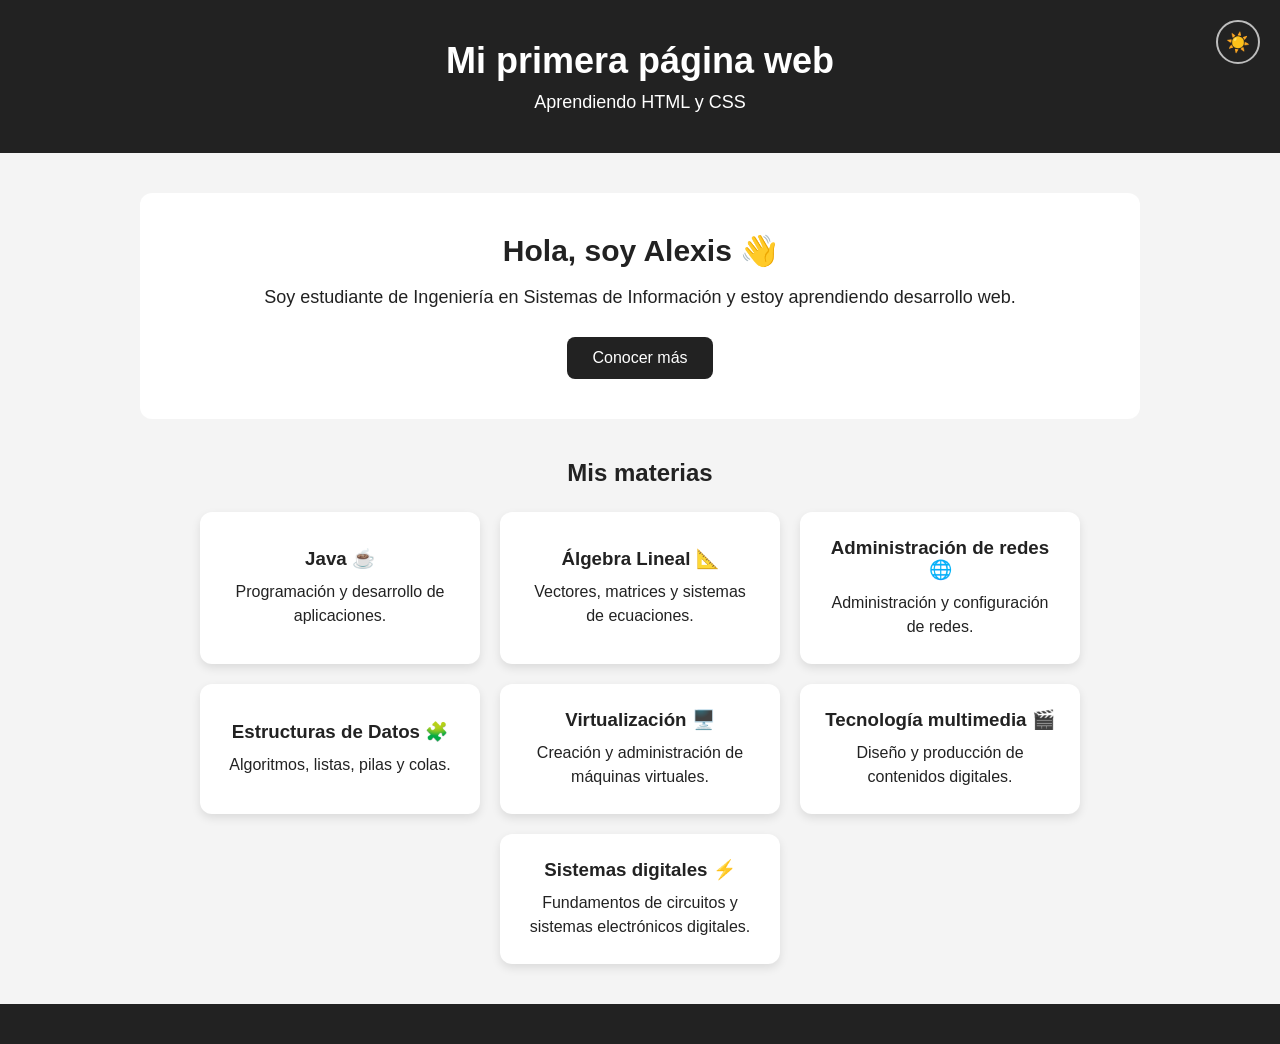
==== index.html @ 31411fb6 "Add files via upload" ====
<!DOCTYPE html>
<html lang="es">
<head>
    <meta charset="UTF-8">
    <meta name="viewport" content="width=device-width, initial-scale=1.0">
    <meta name="referrer" content="strict-origin-when-cross-origin">
    <meta http-equiv="Content-Security-Policy" content="default-src 'self'; script-src 'self'; style-src 'self'; img-src 'self' data:; font-src 'self'; connect-src 'self'; frame-src 'none'; object-src 'none'; base-uri 'self'; form-action 'self'; upgrade-insecure-requests">
    <title>Mi Primera Página Web</title>

    <link rel="stylesheet" href="style.css">
    <script src="script.js" defer></script>
</head>

<body>

    <header>
        <button class="boton-tema" id="boton-tema" type="button" aria-label="Activar modo oscuro" aria-pressed="false">
            <span class="icono-sol" aria-hidden="true">☀️</span>
            <span class="icono-luna" aria-hidden="true">🌙</span>
        </button>
        <h1>Mi primera página web</h1>
        <p>Aprendiendo HTML y CSS</p>
    </header>

    <main>

        <section class="presentacion">
            <h2>Hola, soy Alexis 👋</h2>

            <p>
                Soy estudiante de Ingeniería en Sistemas de Información
                y estoy aprendiendo desarrollo web.
            </p>

            <button class="boton" id="boton-presentacion" type="button" aria-expanded="false" aria-controls="tarjeta-presentacion">
                Conocer más
            </button>

            <article class="tarjeta-presentacion" id="tarjeta-presentacion" hidden>
                <h3>Un poco sobre mí</h3>
                <p>
                    Soy Alexis, estudiante de Ingeniería en Sistemas de Información.
                    Me interesa aprender programación, redes y desarrollo web.
                </p>
            </article>
        </section>

        <article class="detalle-materia" id="detalle-materia" aria-live="polite" hidden>
            <h3></h3>
            <div class="detalle-contenido">
                <div>
                    <h4>¿Qué es?</h4>
                    <p class="que-es"></p>
                </div>
                <div>
                    <h4>¿Para qué sirve?</h4>
                    <p class="para-que-sirve"></p>
                </div>
                <div>
                    <h4>¿Qué hace?</h4>
                    <p class="que-hace"></p>
                </div>
            </div>
        </article>

        <section class="materias" id="materias">

            <h2>Mis materias</h2>

            <div class="contenedor-tarjetas">

                <button class="tarjeta" type="button" data-descripcion="Programación y desarrollo de aplicaciones." data-que-es="Un lenguaje de programación orientado a objetos." data-para-que-sirve="Sirve para crear aplicaciones, páginas web y sistemas." data-que-hace="Permite escribir instrucciones para que una computadora realice tareas.">
                    <span class="tarjeta-titulo">Java ☕</span>
                    <span>Programación y desarrollo de aplicaciones.</span>
                </button>

                <button class="tarjeta" type="button" data-descripcion="Vectores, matrices y sistemas de ecuaciones." data-que-es="Una rama de las matemáticas que estudia vectores, matrices y espacios." data-para-que-sirve="Sirve para resolver problemas matemáticos y representar datos." data-que-hace="Ayuda a analizar sistemas de ecuaciones y operaciones con datos.">
                    <span class="tarjeta-titulo">Álgebra Lineal 📐</span>
                    <span>Vectores, matrices y sistemas de ecuaciones.</span>
                </button>

                <button class="tarjeta" type="button" data-descripcion="Administración y configuración de redes." data-que-es="El estudio de la comunicación entre computadoras y dispositivos." data-para-que-sirve="Sirve para conectar equipos y compartir información y recursos." data-que-hace="Permite configurar, mantener y proteger una red.">
                    <span class="tarjeta-titulo">Administración de redes 🌐</span>
                    <span>Administración y configuración de redes.</span>
                </button>

                <button class="tarjeta" type="button" data-descripcion="Algoritmos, listas, pilas y colas." data-que-es="El estudio de formas organizadas de almacenar y manejar información." data-para-que-sirve="Sirve para crear programas más rápidos y ordenados." data-que-hace="Permite elegir la mejor manera de guardar y procesar datos.">
                    <span class="tarjeta-titulo">Estructuras de Datos 🧩</span>
                    <span>Algoritmos, listas, pilas y colas.</span>
                </button>

                <button class="tarjeta" type="button" data-descripcion="Creación y administración de máquinas virtuales." data-que-es="La tecnología que permite simular una computadora dentro de otra." data-para-que-sirve="Sirve para probar sistemas y ejecutar diferentes entornos en un mismo equipo." data-que-hace="Crea y administra computadoras virtuales usando los recursos del equipo físico.">
                    <span class="tarjeta-titulo">Virtualización 🖥️</span>
                    <span>Creación y administración de máquinas virtuales.</span>
                </button>

                <button class="tarjeta" type="button" data-descripcion="Diseño y producción de contenidos digitales." data-que-es="El uso de herramientas digitales para crear imágenes, videos y sonido." data-para-que-sirve="Sirve para comunicar ideas de manera visual, sonora e interactiva." data-que-hace="Permite planificar, diseñar y editar contenidos multimedia.">
                    <span class="tarjeta-titulo">Tecnología multimedia 🎬</span>
                    <span>Diseño y producción de contenidos digitales.</span>
                </button>

                <button class="tarjeta" type="button" data-descripcion="Fundamentos de circuitos y sistemas electrónicos digitales." data-que-es="El estudio de circuitos que trabajan con señales digitales." data-para-que-sirve="Sirve para comprender cómo funcionan los dispositivos electrónicos." data-que-hace="Analiza y construye sistemas que procesan información usando señales binarias.">
                    <span class="tarjeta-titulo">Sistemas digitales ⚡</span>
                    <span>Fundamentos de circuitos y sistemas electrónicos digitales.</span>
                </button>

            </div>

        </section>

    </main>

    <footer>
        <p></p>
    </footer>

</body>
</html>
---- style.css ----
/* Configuración general */

* {
    margin: 0;
    padding: 0;
    box-sizing: border-box;
}

:root {
    --color-fondo: #f4f4f4;
    --color-superficie: #ffffff;
    --color-texto: #222222;
    --color-principal: #222222;
    --color-principal-hover: #444444;
    --color-texto-principal: #ffffff;
    --color-detalle-fondo: #222222;
    --color-detalle-texto: #ffffff;
    --color-detalle-secundario: #d6d6d6;
    --color-borde: #555555;
    --color-sombra: rgba(0, 0, 0, 0.1);
}

body.modo-oscuro {
    --color-fondo: #151922;
    --color-superficie: #202632;
    --color-texto: #f1f4f8;
    --color-principal: #f1f4f8;
    --color-principal-hover: #cbd5e1;
    --color-texto-principal: #151922;
    --color-detalle-fondo: #ffffff;
    --color-detalle-texto: #222222;
    --color-detalle-secundario: #222222;
    --color-borde: #cbd5e1;
    --color-sombra: rgba(0, 0, 0, 0.3);
}

body {
    font-family: Arial, sans-serif;
    background-color: var(--color-fondo);
    color: var(--color-texto);
    transition: background-color 0.25s, color 0.25s;
}


/* Encabezado */

header {
    background-color: #222;
    color: white;
    text-align: center;
    padding: 40px 20px;
    position: relative;
}

.boton-tema {
    align-items: center;
    background-color: transparent;
    border: 2px solid rgba(255, 255, 255, 0.7);
    border-radius: 50%;
    color: white;
    cursor: pointer;
    display: flex;
    font-size: 1.2rem;
    height: 44px;
    justify-content: center;
    position: absolute;
    right: 20px;
    top: 20px;
    transition: background-color 0.2s, transform 0.2s;
    width: 44px;
}

.boton-tema:hover,
.boton-tema:focus-visible {
    background-color: rgba(255, 255, 255, 0.18);
    transform: scale(1.08);
}

.boton-tema:focus-visible {
    outline: 3px solid #ffffff;
    outline-offset: 3px;
}

.icono-luna {
    display: none;
}

.modo-oscuro .icono-sol {
    display: none;
}

.modo-oscuro .icono-luna {
    display: inline;
}

header h1 {
    font-size: 36px;
    margin-bottom: 10px;
}

header p {
    font-size: 18px;
}


/* Contenido principal */

main {
    width: 90%;
    max-width: 1000px;
    margin: 40px auto;
}


/* Presentación */

.presentacion {
    background-color: var(--color-superficie);
    padding: 40px;
    border-radius: 12px;
    text-align: center;
    margin-bottom: 40px;
}

.presentacion h2 {
    font-size: 30px;
    margin-bottom: 15px;
}

.presentacion p {
    font-size: 18px;
    line-height: 1.6;
    margin-bottom: 25px;
}


/* Botón */

.boton {
    background-color: var(--color-principal);
    color: var(--color-texto-principal);
    border: none;
    padding: 12px 25px;
    border-radius: 8px;
    font-size: 16px;
    cursor: pointer;
    display: inline-block;
    text-decoration: none;
}

.boton:hover,
.boton:focus-visible {
    background-color: var(--color-principal-hover);
}

.tarjeta-presentacion {
    background-color: var(--color-fondo);
    border-left: 4px solid var(--color-principal);
    margin: 25px auto 0;
    max-width: 600px;
    padding: 18px 22px;
    text-align: left;
}

.tarjeta-presentacion[hidden] {
    display: none;
}

.tarjeta-presentacion h3 {
    margin-bottom: 8px;
}

.tarjeta-presentacion p {
    line-height: 1.5;
}


/* Materias */

.materias {
    text-align: center;
}

.materias h2 {
    margin-bottom: 25px;
}


/* Tarjetas */

.contenedor-tarjetas {
    display: flex;
    gap: 20px;
    justify-content: center;
    flex-wrap: wrap;
}

.tarjeta {
    background-color: var(--color-superficie);
    width: 280px;
    padding: 25px;
    border-radius: 12px;
    box-shadow: 0 4px 10px var(--color-sombra);
    border: none;
    color: var(--color-texto);
    cursor: pointer;
    font: inherit;
    position: relative;
    text-align: center;
    transition: transform 0.2s, box-shadow 0.2s;
}

.tarjeta::after {
    background-color: var(--color-principal);
    border-radius: 8px;
    bottom: calc(100% + 12px);
    color: var(--color-texto-principal);
    content: attr(data-descripcion);
    font-size: 14px;
    left: 50%;
    line-height: 1.4;
    opacity: 0;
    padding: 12px;
    pointer-events: none;
    position: absolute;
    transform: translate(-50%, 8px);
    transition: opacity 0.2s, transform 0.2s, visibility 0.2s;
    visibility: hidden;
    width: 240px;
    z-index: 1;
}

.tarjeta:hover,
.tarjeta:focus-visible {
    box-shadow: 0 6px 14px var(--color-sombra);
    transform: translateY(-4px);
}

.tarjeta:hover::after,
.tarjeta:focus-visible::after {
    opacity: 1;
    transform: translate(-50%, 0);
    visibility: visible;
}

.tarjeta:focus-visible {
    outline: 3px solid var(--color-principal-hover);
    outline-offset: 3px;
}

.tarjeta-titulo {
    display: block;
    font-size: 1.17em;
    font-weight: bold;
    margin-bottom: 10px;
}

.tarjeta span:last-child {
    display: block;
    line-height: 1.5;
}

.detalle-materia {
    background-color: var(--color-detalle-fondo);
    border-radius: 12px;
    color: var(--color-detalle-texto);
    margin: 0 auto 40px;
    max-width: 850px;
    padding: 25px;
    text-align: left;
}

.detalle-materia[hidden] {
    display: none;
}

.detalle-materia h3 {
    border-bottom: 1px solid var(--color-borde);
    font-size: 1.4rem;
    margin-bottom: 20px;
    padding-bottom: 12px;
}

.detalle-contenido {
    display: grid;
    gap: 18px;
    grid-template-columns: repeat(3, 1fr);
}

.detalle-contenido h4 {
    color: var(--color-detalle-secundario);
    font-size: 1rem;
    margin-bottom: 7px;
}

.detalle-contenido p {
    line-height: 1.5;
}

/* Pie de página */

footer {
    background-color: #222;
    color: white;
    text-align: center;
    padding: 20px;
    margin-top: 40px;
}


/* Adaptación para celulares */

@media (max-width: 600px) {

    header h1 {
        font-size: 28px;
    }

    .presentacion {
        padding: 25px;
    }

    .presentacion h2 {
        font-size: 24px;
    }

    .tarjeta {
        width: 100%;
    }

    .boton-tema {
        right: 12px;
        top: 12px;
    }
}
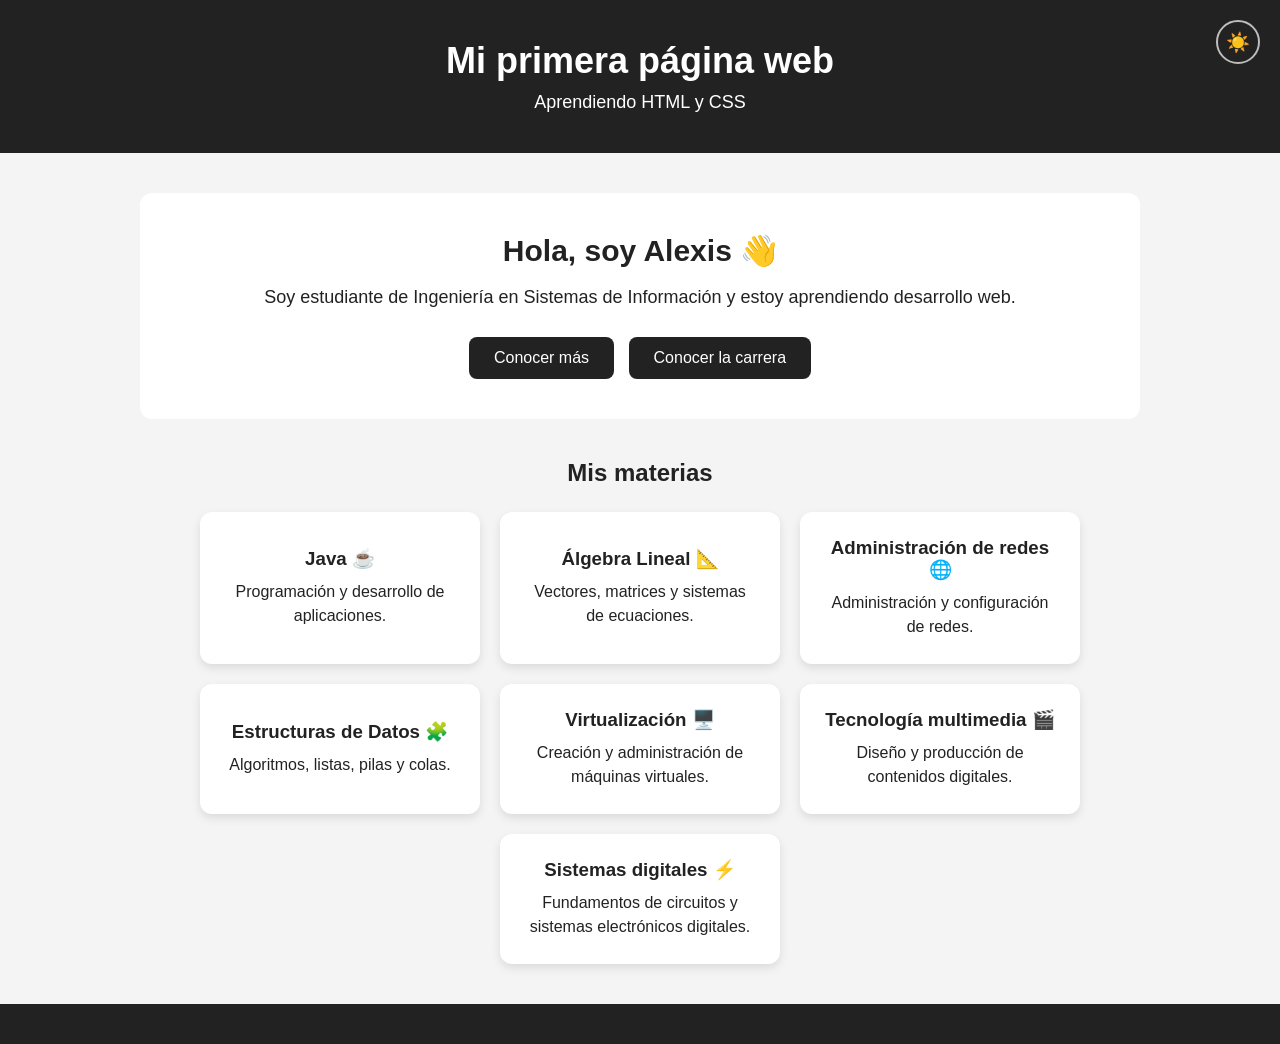
==== commit 3bf27fce: "Agregar pagina informativa de la carrera" ====
--- a/index.html
+++ b/index.html
@@ -35,6 +35,10 @@
             <button class="boton" id="boton-presentacion" type="button" aria-expanded="false" aria-controls="tarjeta-presentacion">
                 Conocer más
             </button>
+
+            <a class="boton enlace-carrera" href="carrera.html" target="_blank" rel="noopener noreferrer">
+                Conocer la carrera
+            </a>
 
             <article class="tarjeta-presentacion" id="tarjeta-presentacion" hidden>
                 <h3>Un poco sobre mí</h3>
--- a/style.css
+++ b/style.css
@@ -1,336 +1,352 @@
-
-/* Configuración general */
-
-* {
-    margin: 0;
-    padding: 0;
-    box-sizing: border-box;
-}
-
-:root {
-    --color-fondo: #f4f4f4;
-    --color-superficie: #ffffff;
-    --color-texto: #222222;
-    --color-principal: #222222;
-    --color-principal-hover: #444444;
-    --color-texto-principal: #ffffff;
-    --color-detalle-fondo: #222222;
-    --color-detalle-texto: #ffffff;
-    --color-detalle-secundario: #d6d6d6;
-    --color-borde: #555555;
-    --color-sombra: rgba(0, 0, 0, 0.1);
-}
-
-body.modo-oscuro {
-    --color-fondo: #151922;
-    --color-superficie: #202632;
-    --color-texto: #f1f4f8;
-    --color-principal: #f1f4f8;
-    --color-principal-hover: #cbd5e1;
-    --color-texto-principal: #151922;
-    --color-detalle-fondo: #ffffff;
-    --color-detalle-texto: #222222;
-    --color-detalle-secundario: #222222;
-    --color-borde: #cbd5e1;
-    --color-sombra: rgba(0, 0, 0, 0.3);
-}
-
-body {
-    font-family: Arial, sans-serif;
-    background-color: var(--color-fondo);
-    color: var(--color-texto);
-    transition: background-color 0.25s, color 0.25s;
-}
-
-
-/* Encabezado */
-
-header {
-    background-color: #222;
-    color: white;
-    text-align: center;
-    padding: 40px 20px;
-    position: relative;
-}
-
-.boton-tema {
-    align-items: center;
-    background-color: transparent;
-    border: 2px solid rgba(255, 255, 255, 0.7);
-    border-radius: 50%;
-    color: white;
-    cursor: pointer;
-    display: flex;
-    font-size: 1.2rem;
-    height: 44px;
-    justify-content: center;
-    position: absolute;
-    right: 20px;
-    top: 20px;
-    transition: background-color 0.2s, transform 0.2s;
-    width: 44px;
-}
-
-.boton-tema:hover,
-.boton-tema:focus-visible {
-    background-color: rgba(255, 255, 255, 0.18);
-    transform: scale(1.08);
-}
-
-.boton-tema:focus-visible {
-    outline: 3px solid #ffffff;
-    outline-offset: 3px;
-}
-
-.icono-luna {
-    display: none;
-}
-
-.modo-oscuro .icono-sol {
-    display: none;
-}
-
-.modo-oscuro .icono-luna {
-    display: inline;
-}
-
-header h1 {
-    font-size: 36px;
-    margin-bottom: 10px;
-}
-
-header p {
-    font-size: 18px;
-}
-
-
-/* Contenido principal */
-
-main {
-    width: 90%;
-    max-width: 1000px;
-    margin: 40px auto;
-}
-
-
-/* Presentación */
-
-.presentacion {
-    background-color: var(--color-superficie);
-    padding: 40px;
-    border-radius: 12px;
-    text-align: center;
-    margin-bottom: 40px;
-}
-
-.presentacion h2 {
-    font-size: 30px;
-    margin-bottom: 15px;
-}
-
-.presentacion p {
-    font-size: 18px;
-    line-height: 1.6;
-    margin-bottom: 25px;
-}
-
-
-/* Botón */
-
-.boton {
-    background-color: var(--color-principal);
-    color: var(--color-texto-principal);
-    border: none;
-    padding: 12px 25px;
-    border-radius: 8px;
-    font-size: 16px;
-    cursor: pointer;
-    display: inline-block;
-    text-decoration: none;
-}
-
-.boton:hover,
-.boton:focus-visible {
-    background-color: var(--color-principal-hover);
-}
-
-.tarjeta-presentacion {
-    background-color: var(--color-fondo);
-    border-left: 4px solid var(--color-principal);
-    margin: 25px auto 0;
-    max-width: 600px;
-    padding: 18px 22px;
-    text-align: left;
-}
-
-.tarjeta-presentacion[hidden] {
-    display: none;
-}
-
-.tarjeta-presentacion h3 {
-    margin-bottom: 8px;
-}
-
-.tarjeta-presentacion p {
-    line-height: 1.5;
-}
-
-
-/* Materias */
-
-.materias {
-    text-align: center;
-}
-
-.materias h2 {
-    margin-bottom: 25px;
-}
-
-
-/* Tarjetas */
-
-.contenedor-tarjetas {
-    display: flex;
-    gap: 20px;
-    justify-content: center;
-    flex-wrap: wrap;
-}
-
-.tarjeta {
-    background-color: var(--color-superficie);
-    width: 280px;
-    padding: 25px;
-    border-radius: 12px;
-    box-shadow: 0 4px 10px var(--color-sombra);
-    border: none;
-    color: var(--color-texto);
-    cursor: pointer;
-    font: inherit;
-    position: relative;
-    text-align: center;
-    transition: transform 0.2s, box-shadow 0.2s;
-}
-
-.tarjeta::after {
-    background-color: var(--color-principal);
-    border-radius: 8px;
-    bottom: calc(100% + 12px);
-    color: var(--color-texto-principal);
-    content: attr(data-descripcion);
-    font-size: 14px;
-    left: 50%;
-    line-height: 1.4;
-    opacity: 0;
-    padding: 12px;
-    pointer-events: none;
-    position: absolute;
-    transform: translate(-50%, 8px);
-    transition: opacity 0.2s, transform 0.2s, visibility 0.2s;
-    visibility: hidden;
-    width: 240px;
-    z-index: 1;
-}
-
-.tarjeta:hover,
-.tarjeta:focus-visible {
-    box-shadow: 0 6px 14px var(--color-sombra);
-    transform: translateY(-4px);
-}
-
-.tarjeta:hover::after,
-.tarjeta:focus-visible::after {
-    opacity: 1;
-    transform: translate(-50%, 0);
-    visibility: visible;
-}
-
-.tarjeta:focus-visible {
-    outline: 3px solid var(--color-principal-hover);
-    outline-offset: 3px;
-}
-
-.tarjeta-titulo {
-    display: block;
-    font-size: 1.17em;
-    font-weight: bold;
-    margin-bottom: 10px;
-}
-
-.tarjeta span:last-child {
-    display: block;
-    line-height: 1.5;
-}
-
-.detalle-materia {
-    background-color: var(--color-detalle-fondo);
-    border-radius: 12px;
-    color: var(--color-detalle-texto);
-    margin: 0 auto 40px;
-    max-width: 850px;
-    padding: 25px;
-    text-align: left;
-}
-
-.detalle-materia[hidden] {
-    display: none;
-}
-
-.detalle-materia h3 {
-    border-bottom: 1px solid var(--color-borde);
-    font-size: 1.4rem;
-    margin-bottom: 20px;
-    padding-bottom: 12px;
-}
-
-.detalle-contenido {
-    display: grid;
-    gap: 18px;
-    grid-template-columns: repeat(3, 1fr);
-}
-
-.detalle-contenido h4 {
-    color: var(--color-detalle-secundario);
-    font-size: 1rem;
-    margin-bottom: 7px;
-}
-
-.detalle-contenido p {
-    line-height: 1.5;
-}
-
-/* Pie de página */
-
-footer {
-    background-color: #222;
-    color: white;
-    text-align: center;
-    padding: 20px;
-    margin-top: 40px;
-}
-
-
-/* Adaptación para celulares */
-
-@media (max-width: 600px) {
-
-    header h1 {
-        font-size: 28px;
-    }
-
-    .presentacion {
-        padding: 25px;
-    }
-
-    .presentacion h2 {
-        font-size: 24px;
-    }
-
-    .tarjeta {
-        width: 100%;
-    }
-
-    .boton-tema {
-        right: 12px;
-        top: 12px;
-    }
-}
+/* Configuración general */
+
+* {
+    margin: 0;
+    padding: 0;
+    box-sizing: border-box;
+}
+
+:root {
+    --color-fondo: #f4f4f4;
+    --color-superficie: #ffffff;
+    --color-texto: #222222;
+    --color-principal: #222222;
+    --color-principal-hover: #444444;
+    --color-texto-principal: #ffffff;
+    --color-detalle-fondo: #222222;
+    --color-detalle-texto: #ffffff;
+    --color-detalle-secundario: #d6d6d6;
+    --color-borde: #555555;
+    --color-sombra: rgba(0, 0, 0, 0.1);
+}
+
+body.modo-oscuro {
+    --color-fondo: #151922;
+    --color-superficie: #202632;
+    --color-texto: #f1f4f8;
+    --color-principal: #f1f4f8;
+    --color-principal-hover: #cbd5e1;
+    --color-texto-principal: #151922;
+    --color-detalle-fondo: #ffffff;
+    --color-detalle-texto: #222222;
+    --color-detalle-secundario: #222222;
+    --color-borde: #cbd5e1;
+    --color-sombra: rgba(0, 0, 0, 0.3);
+}
+
+body {
+    font-family: Arial, sans-serif;
+    background-color: var(--color-fondo);
+    color: var(--color-texto);
+    transition: background-color 0.25s, color 0.25s;
+}
+
+
+/* Encabezado */
+
+header {
+    background-color: #222;
+    color: white;
+    text-align: center;
+    padding: 40px 20px;
+    position: relative;
+}
+
+.boton-tema {
+    align-items: center;
+    background-color: transparent;
+    border: 2px solid rgba(255, 255, 255, 0.7);
+    border-radius: 50%;
+    color: white;
+    cursor: pointer;
+    display: flex;
+    font-size: 1.2rem;
+    height: 44px;
+    justify-content: center;
+    position: absolute;
+    right: 20px;
+    top: 20px;
+    transition: background-color 0.2s, transform 0.2s;
+    width: 44px;
+}
+
+.boton-tema:hover,
+.boton-tema:focus-visible {
+    background-color: rgba(255, 255, 255, 0.18);
+    transform: scale(1.08);
+}
+
+.boton-tema:focus-visible {
+    outline: 3px solid #ffffff;
+    outline-offset: 3px;
+}
+
+.icono-luna {
+    display: none;
+}
+
+.modo-oscuro .icono-sol {
+    display: none;
+}
+
+.modo-oscuro .icono-luna {
+    display: inline;
+}
+
+header h1 {
+    font-size: 36px;
+    margin-bottom: 10px;
+}
+
+header p {
+    font-size: 18px;
+}
+
+
+/* Contenido principal */
+
+main {
+    width: 90%;
+    max-width: 1000px;
+    margin: 40px auto;
+}
+
+
+/* Presentación */
+
+.presentacion {
+    background-color: var(--color-superficie);
+    padding: 40px;
+    border-radius: 12px;
+    text-align: center;
+    margin-bottom: 40px;
+}
+
+.presentacion h2 {
+    font-size: 30px;
+    margin-bottom: 15px;
+}
+
+.presentacion p {
+    font-size: 18px;
+    line-height: 1.6;
+    margin-bottom: 25px;
+}
+
+
+/* Botón */
+
+.boton {
+    background-color: var(--color-principal);
+    color: var(--color-texto-principal);
+    border: none;
+    padding: 12px 25px;
+    border-radius: 8px;
+    font-size: 16px;
+    cursor: pointer;
+    display: inline-block;
+    text-decoration: none;
+}
+
+.boton:hover,
+.boton:focus-visible {
+    background-color: var(--color-principal-hover);
+}
+
+.enlace-carrera {
+    margin-left: 10px;
+}
+
+.tarjeta-presentacion {
+    background-color: var(--color-fondo);
+    border-left: 4px solid var(--color-principal);
+    margin: 25px auto 0;
+    max-width: 600px;
+    padding: 18px 22px;
+    text-align: left;
+}
+
+.tarjeta-presentacion[hidden] {
+    display: none;
+}
+
+.tarjeta-presentacion h3 {
+    margin-bottom: 8px;
+}
+
+.tarjeta-presentacion p {
+    line-height: 1.5;
+}
+
+
+/* Materias */
+
+.materias {
+    text-align: center;
+}
+
+.materias h2 {
+    margin-bottom: 25px;
+}
+
+
+/* Tarjetas */
+
+.contenedor-tarjetas {
+    display: flex;
+    gap: 20px;
+    justify-content: center;
+    flex-wrap: wrap;
+}
+
+.tarjeta {
+    background-color: var(--color-superficie);
+    width: 280px;
+    padding: 25px;
+    border-radius: 12px;
+    box-shadow: 0 4px 10px var(--color-sombra);
+    border: none;
+    color: var(--color-texto);
+    cursor: pointer;
+    font: inherit;
+    position: relative;
+    text-align: center;
+    transition: transform 0.2s, box-shadow 0.2s;
+}
+
+.tarjeta::after {
+    background-color: var(--color-principal);
+    border-radius: 8px;
+    bottom: calc(100% + 12px);
+    color: var(--color-texto-principal);
+    content: attr(data-descripcion);
+    font-size: 14px;
+    left: 50%;
+    line-height: 1.4;
+    opacity: 0;
+    padding: 12px;
+    pointer-events: none;
+    position: absolute;
+    transform: translate(-50%, 8px);
+    transition: opacity 0.2s, transform 0.2s, visibility 0.2s;
+    visibility: hidden;
+    width: 240px;
+    z-index: 1;
+}
+
+.tarjeta:hover,
+.tarjeta:focus-visible {
+    box-shadow: 0 6px 14px var(--color-sombra);
+    transform: translateY(-4px);
+}
+
+.tarjeta:hover::after,
+.tarjeta:focus-visible::after {
+    opacity: 1;
+    transform: translate(-50%, 0);
+    visibility: visible;
+}
+
+.tarjeta:focus-visible {
+    outline: 3px solid var(--color-principal-hover);
+    outline-offset: 3px;
+}
+
+.tarjeta-titulo {
+    display: block;
+    font-size: 1.17em;
+    font-weight: bold;
+    margin-bottom: 10px;
+}
+
+.tarjeta span:last-child {
+    display: block;
+    line-height: 1.5;
+}
+
+.detalle-materia {
+    background-color: var(--color-detalle-fondo);
+    border-radius: 12px;
+    color: var(--color-detalle-texto);
+    margin: 0 auto 40px;
+    max-width: 850px;
+    padding: 25px;
+    text-align: left;
+}
+
+.detalle-materia[hidden] {
+    display: none;
+}
+
+.detalle-materia h3 {
+    border-bottom: 1px solid var(--color-borde);
+    font-size: 1.4rem;
+    margin-bottom: 20px;
+    padding-bottom: 12px;
+}
+
+.detalle-contenido {
+    display: grid;
+    gap: 18px;
+    grid-template-columns: repeat(3, 1fr);
+}
+
+.detalle-contenido h4 {
+    color: var(--color-detalle-secundario);
+    font-size: 1rem;
+    margin-bottom: 7px;
+}
+
+.detalle-contenido p {
+    line-height: 1.5;
+}
+
+.pagina-carrera .presentacion {
+    text-align: left;
+}
+
+.volver-inicio {
+    text-align: center;
+}
+
+/* Pie de página */
+
+footer {
+    background-color: #222;
+    color: white;
+    text-align: center;
+    padding: 20px;
+    margin-top: 40px;
+}
+
+
+/* Adaptación para celulares */
+
+@media (max-width: 600px) {
+
+    header h1 {
+        font-size: 28px;
+    }
+
+    .presentacion {
+        padding: 25px;
+    }
+
+    .presentacion h2 {
+        font-size: 24px;
+    }
+
+    .tarjeta {
+        width: 100%;
+    }
+
+    .boton-tema {
+        right: 12px;
+        top: 12px;
+    }
+
+    .enlace-carrera {
+        margin-left: 0;
+        margin-top: 12px;
+    }
+}
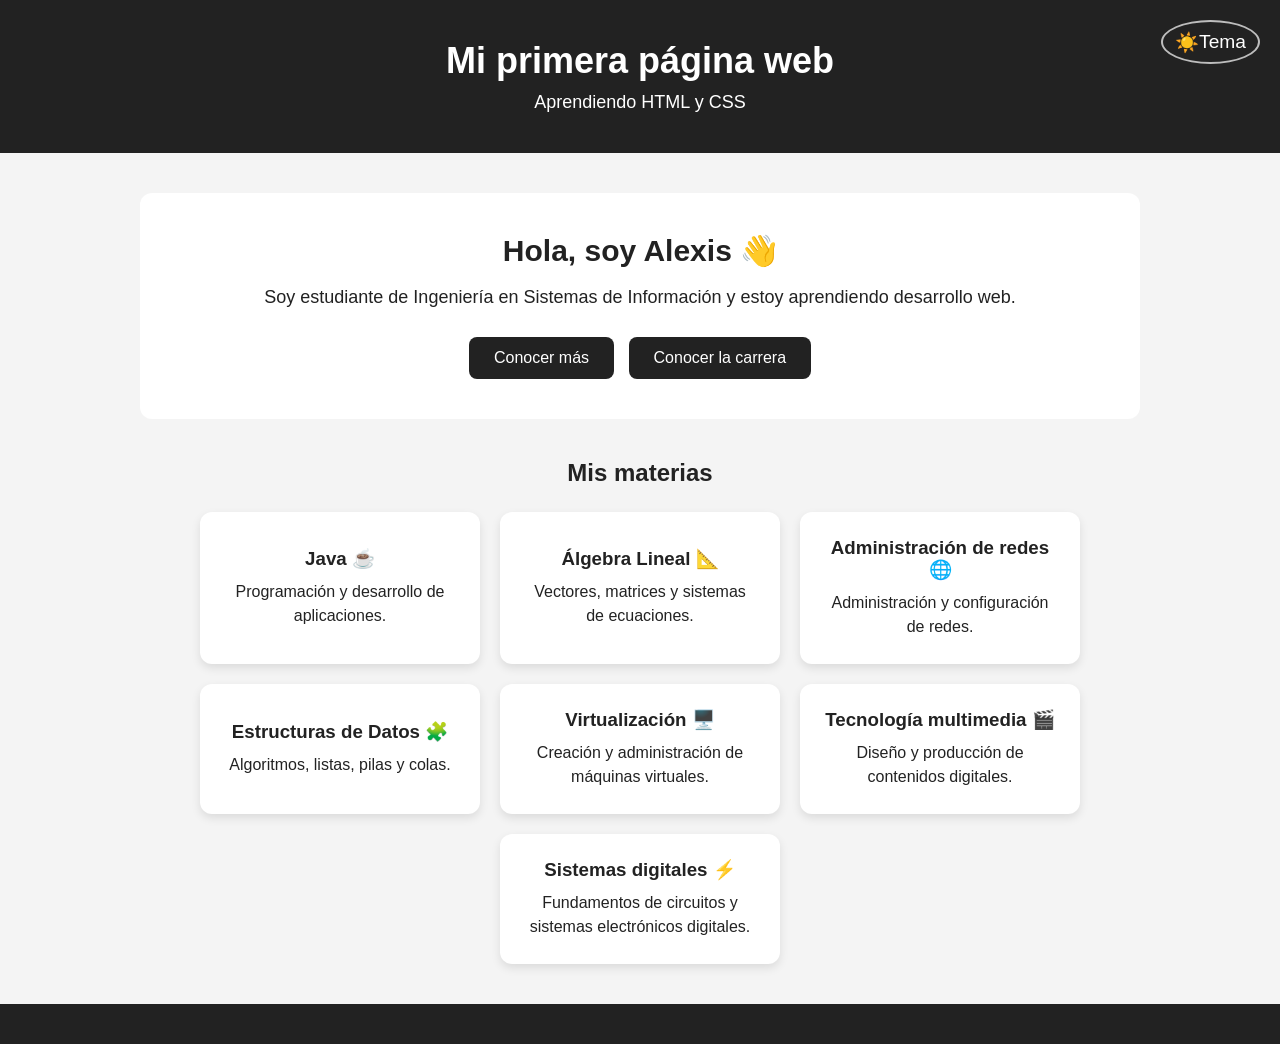
==== commit 92a7c9b9: "Hacer visible el selector de tema" ====
--- a/index.html
+++ b/index.html
@@ -17,6 +17,7 @@
         <button class="boton-tema" id="boton-tema" type="button" aria-label="Activar modo oscuro" aria-pressed="false">
             <span class="icono-sol" aria-hidden="true">☀️</span>
             <span class="icono-luna" aria-hidden="true">🌙</span>
+            <span class="texto-tema">Tema</span>
         </button>
         <h1>Mi primera página web</h1>
         <p>Aprendiendo HTML y CSS</p>
--- a/style.css
+++ b/style.css
@@ -63,11 +63,13 @@
     font-size: 1.2rem;
     height: 44px;
     justify-content: center;
+    min-width: 44px;
+    padding: 0 12px;
     position: absolute;
     right: 20px;
     top: 20px;
     transition: background-color 0.2s, transform 0.2s;
-    width: 44px;
+    width: auto;
 }
 
 .boton-tema:hover,
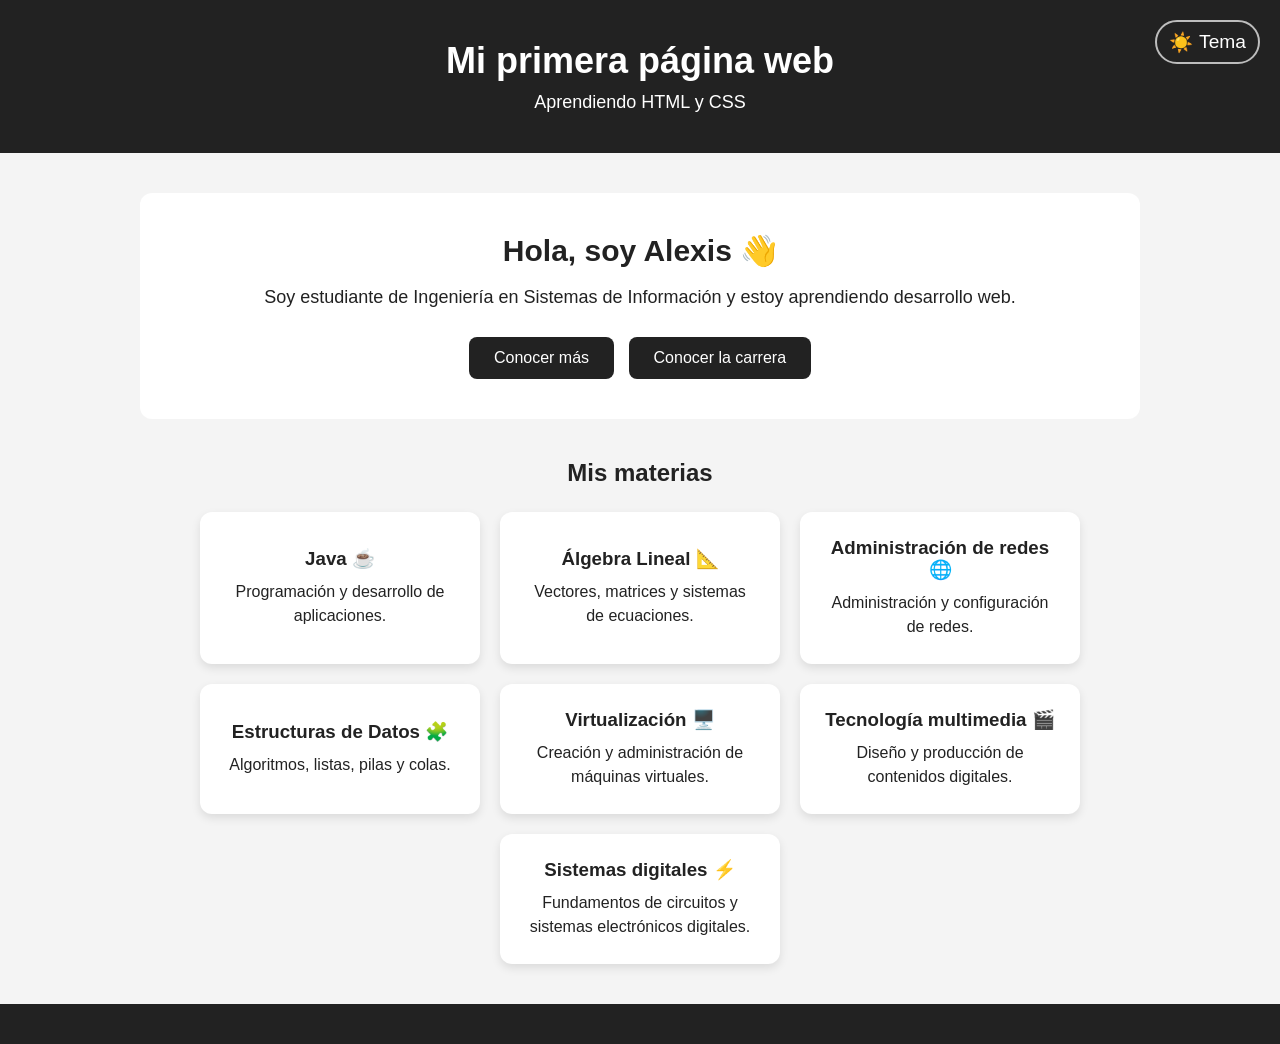
==== commit 5580cc58: "Actualizar cache de estilos" ====
--- a/index.html
+++ b/index.html
@@ -7,7 +7,7 @@
     <meta http-equiv="Content-Security-Policy" content="default-src 'self'; script-src 'self'; style-src 'self'; img-src 'self' data:; font-src 'self'; connect-src 'self'; frame-src 'none'; object-src 'none'; base-uri 'self'; form-action 'self'; upgrade-insecure-requests">
     <title>Mi Primera Página Web</title>
 
-    <link rel="stylesheet" href="style.css">
+    <link rel="stylesheet" href="style.css?v=45aab26">
     <script src="script.js" defer></script>
 </head>
 
--- a/style.css
+++ b/style.css
@@ -56,11 +56,12 @@
     align-items: center;
     background-color: transparent;
     border: 2px solid rgba(255, 255, 255, 0.7);
-    border-radius: 50%;
+    border-radius: 999px;
     color: white;
     cursor: pointer;
     display: flex;
     font-size: 1.2rem;
+    gap: 6px;
     height: 44px;
     justify-content: center;
     min-width: 44px;
@@ -70,6 +71,7 @@
     top: 20px;
     transition: background-color 0.2s, transform 0.2s;
     width: auto;
+    white-space: nowrap;
 }
 
 .boton-tema:hover,
